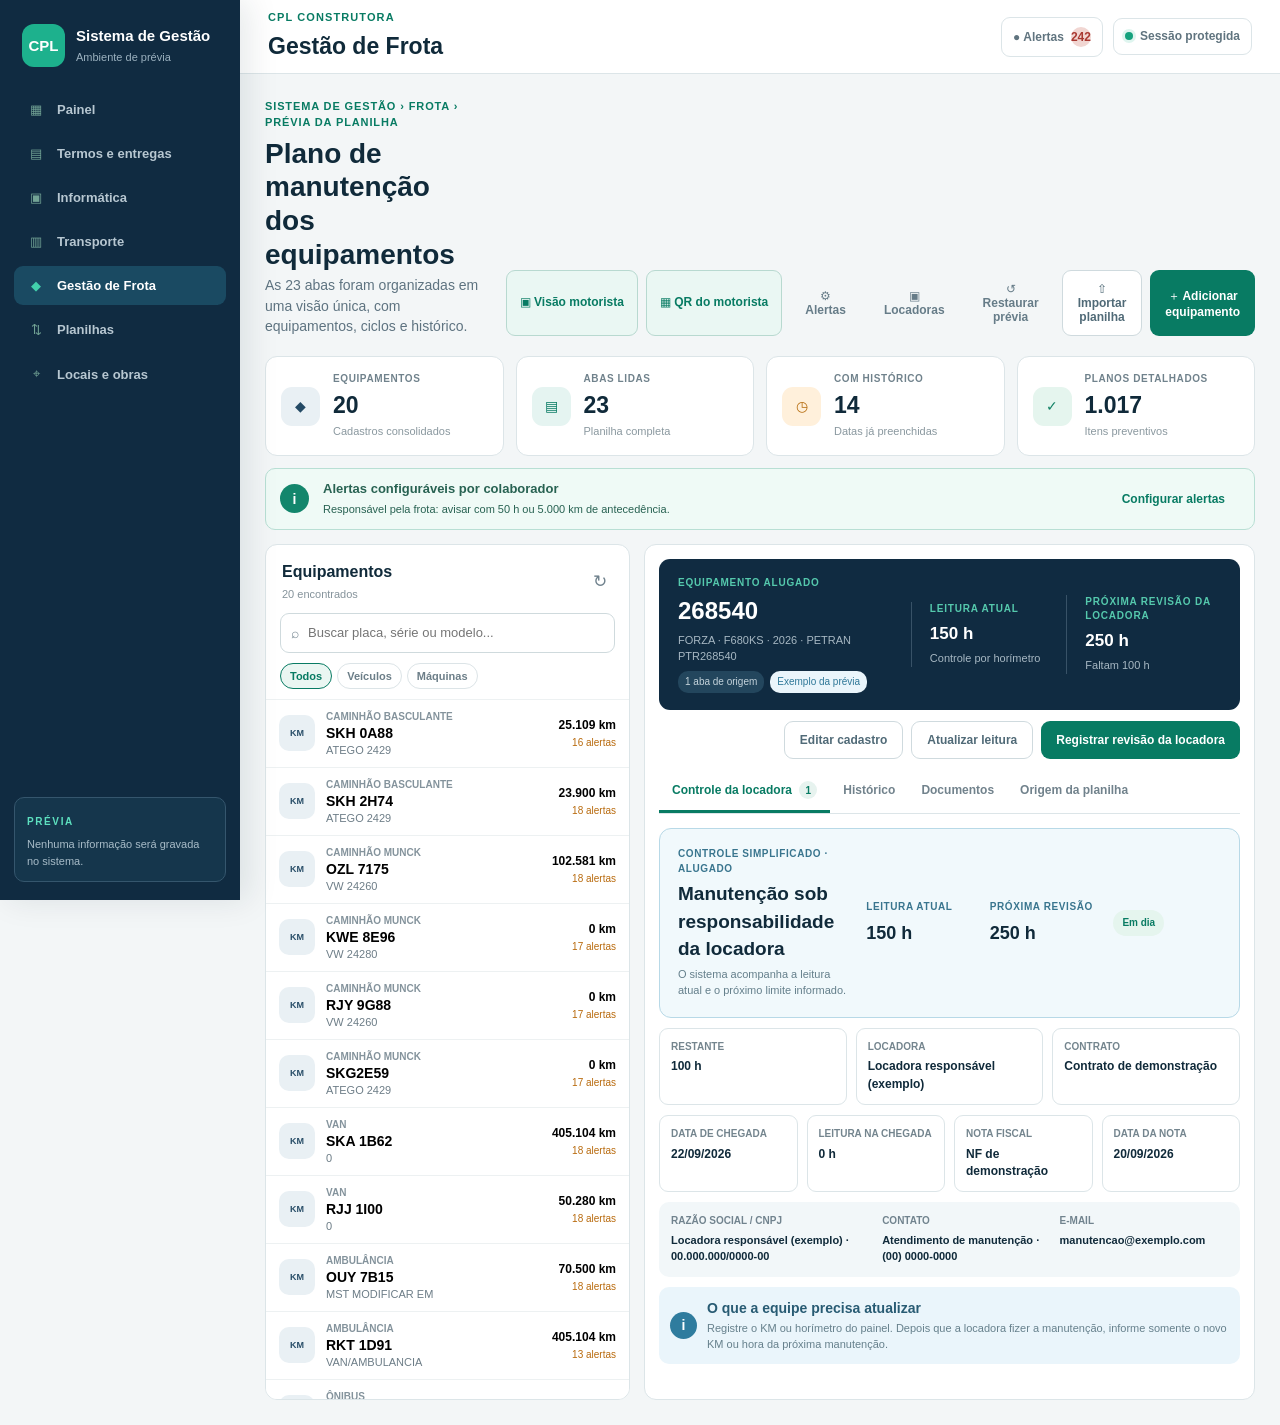
==== index.html @ b645b0df "Adicionar prévia funcional da Gestão de Frota" ====
<!doctype html>
<html lang="pt-BR">
<head>
  <meta charset="utf-8">
  <meta name="viewport" content="width=device-width, initial-scale=1">
  <title>Prévia — Gestão de Frota</title>
  <link rel="stylesheet" href="styles.css">
  <link rel="stylesheet" href="functional.css">
  <link rel="stylesheet" href="rental.css">
  <link rel="stylesheet" href="lessors.css">
  <link rel="stylesheet" href="typography.css">
</head>
<body>
  <div class="app-shell">
    <aside class="sidebar">
      <div class="brand"><span>CPL</span><div><strong>Sistema de Gestão</strong><small>Ambiente de prévia</small></div></div>
      <nav>
        <button><span>▦</span>Painel</button>
        <button><span>▤</span>Termos e entregas</button>
        <button><span>▣</span>Informática</button>
        <button><span>▥</span>Transporte</button>
        <button class="active"><span>◆</span>Gestão de Frota</button>
        <button><span>⇅</span>Planilhas</button>
        <button><span>⌖</span>Locais e obras</button>
      </nav>
      <div class="preview-note"><b>PRÉVIA</b><p>Nenhuma informação será gravada no sistema.</p></div>
    </aside>

    <main>
      <header class="topbar">
        <div><p>CPL CONSTRUTORA</p><h1>Gestão de Frota</h1></div>
        <div class="top-actions"><button class="alert-button">● Alertas <b id="topAlertCount">0</b></button><span class="session"><i></i>Sessão protegida</span></div>
      </header>

      <section class="content">
        <div class="heading">
          <div><p>SISTEMA DE GESTÃO › FROTA › PRÉVIA DA PLANILHA</p><h2>Plano de manutenção dos equipamentos</h2><span>As 23 abas foram organizadas em uma visão única, com equipamentos, ciclos e histórico.</span></div>
          <div class="heading-actions"><a class="driver-preview-link" href="motorista.html">▣ Visão motorista</a><a class="driver-preview-link" href="qr-motorista.html">▦ QR do motorista</a><button id="alertSettingsBtn" class="ghost-action">⚙ Alertas</button><button id="lessorsBtn" class="ghost-action">▣ Locadoras</button><button id="resetPreviewBtn" class="ghost-action">↺ Restaurar prévia</button><button id="importBtn" class="secondary">⇧ Importar planilha</button><button id="addEquipmentBtn" class="primary">＋ Adicionar equipamento</button></div>
        </div>

        <div class="kpis">
          <article><span class="kpi-icon navy">◆</span><div><small>EQUIPAMENTOS</small><strong id="equipmentTotal">0</strong><p>Cadastros consolidados</p></div></article>
          <article><span class="kpi-icon teal">▤</span><div><small>ABAS LIDAS</small><strong id="sheetTotal">0</strong><p>Planilha completa</p></div></article>
          <article><span class="kpi-icon amber">◷</span><div><small>COM HISTÓRICO</small><strong id="historyTotal">0</strong><p>Datas já preenchidas</p></div></article>
          <article><span class="kpi-icon green">✓</span><div><small>PLANOS DETALHADOS</small><strong id="planTotal">0</strong><p>Itens preventivos</p></div></article>
        </div>

        <div class="info-strip"><span>i</span><div><strong>Alertas configuráveis por colaborador</strong><p id="alertRulesText">Avisar com 50 h ou 5.000 km de antecedência.</p></div><button id="alertSettingsShortcut" type="button">Configurar alertas</button></div>

        <div class="fleet-layout">
          <aside class="fleet-list-panel">
            <div class="panel-title"><div><h3>Equipamentos</h3><p id="equipmentFound">0 encontrados</p></div><button id="clearFilter" title="Limpar filtros">↻</button></div>
            <label class="search">⌕<input id="searchInput" type="search" placeholder="Buscar placa, série ou modelo..."></label>
            <div class="filter-row">
              <button class="active" data-filter="all">Todos</button>
              <button data-filter="road">Veículos</button>
              <button data-filter="machine">Máquinas</button>
            </div>
            <div id="equipmentList" class="equipment-list"></div>
          </aside>

          <section class="detail-panel">
            <div id="summary" class="summary"></div>
            <div class="detail-actions"><button id="editEquipmentBtn" class="secondary">Editar cadastro</button><button id="updateReadingBtn" class="secondary">Atualizar leitura</button><button id="registerMaintenanceBtn" class="primary">＋ Registrar manutenção</button></div>
            <div class="tabs">
              <button class="active" data-tab="plan">Plano preventivo <b id="planBadge">0</b></button>
              <button data-tab="history">Histórico</button>
              <button data-tab="documents">Documentos</button>
              <button data-tab="sources">Origem da planilha</button>
            </div>
            <div id="detailContent"></div>
          </section>
        </div>
      </section>
    </main>
  </div>

  <dialog id="equipmentDialog" class="modal">
    <form id="equipmentForm">
      <div class="modal-head"><div><p>GESTÃO DE FROTA</p><h2 id="equipmentDialogTitle">Novo equipamento</h2></div><button type="button" data-close-dialog="equipmentDialog">×</button></div>
      <input name="id" type="hidden">
      <div class="form-grid">
        <label>Placa, série ou identificação<input name="identifier" required></label>
        <label>PETRAN<input name="petran" pattern="[A-Za-z0-9 -]+" maxlength="40" placeholder="Ex.: PTR1234 ou MAQ-08A"><small>Aceita letras, números, espaço e hífen.</small></label>
        <label>Tipo<select name="kind"><option>Caminhão basculante</option><option>Caminhão Munck</option><option>Van</option><option>Ambulância</option><option>Ônibus</option><option>Retroescavadeira</option><option>Escavadeira</option><option>Outro</option></select></label>
        <label>Fabricante<input name="manufacturer"></label>
        <label>Modelo<input name="model"></label>
        <label>Ano<input name="year" type="number" min="1900" max="2200"></label>
        <label>Situação do bem<select name="ownership"><option value="owned">Próprio</option><option value="rented">Alugado</option></select></label>
        <label>Controle<select name="unit"><option value="km">Quilometragem (km)</option><option value="h">Horímetro (h)</option></select></label>
        <label>Leitura atual<input name="currentReading" type="number" min="0" step="0.01" required></label>
        <label class="rental-field" hidden>Próxima revisão da locadora<input name="nextRevisionReading" type="number" min="0" step="0.01"></label>
        <label class="rental-field" hidden>Locadora cadastrada<select name="lessorId"></select></label>
        <label class="rental-field" hidden>Contrato ou referência<input name="contractNumber"></label>
        <label class="rental-field" hidden>Nota fiscal do equipamento<input name="invoiceNumber"></label>
        <label class="rental-field" hidden>Data da nota fiscal<input name="invoiceDate" type="date"></label>
        <label class="rental-field" hidden>Data de chegada<input name="arrivalDate" type="date"></label>
        <label class="rental-field" hidden>KM ou horas na chegada<input name="arrivalReading" type="number" min="0" step="0.01"></label>
        <label>Responsável<input name="responsible"></label>
        <label class="span-2">Observações<textarea name="notes" rows="3"></textarea></label>
      </div>
      <div class="modal-actions"><button type="button" class="secondary" data-close-dialog="equipmentDialog">Cancelar</button><button type="submit" class="primary">Salvar equipamento</button></div>
    </form>
  </dialog>

  <dialog id="alertSettingsDialog" class="modal modal-small">
    <form id="alertSettingsForm">
      <div class="modal-head"><div><p>PERFIL DO COLABORADOR</p><h2>Configurar alertas</h2></div><button type="button" data-close-dialog="alertSettingsDialog">×</button></div>
      <label>Colaborador ou perfil<input name="collaborator" required placeholder="Ex.: Davi ou Equipe de Frota"></label>
      <label>Antecedência para máquinas<input name="hoursThreshold" type="number" min="1" step="1" required><small>Quantidade de horas antes do vencimento.</small></label>
      <label>Antecedência para veículos<input name="kmThreshold" type="number" min="1" step="1" required><small>Quantidade de quilômetros antes do vencimento.</small></label>
      <div class="rental-note"><span>i</span><div><strong>Configuração individual nesta prévia</strong><small>No sistema definitivo, estes limites poderão ficar vinculados ao usuário conectado.</small></div></div>
      <div class="modal-actions"><button type="button" class="secondary" data-close-dialog="alertSettingsDialog">Cancelar</button><button type="submit" class="primary">Salvar limites</button></div>
    </form>
  </dialog>

  <dialog id="rentalRevisionDialog" class="modal modal-small">
    <form id="rentalRevisionForm">
      <div class="modal-head"><div><p>MANUTENÇÃO PELA LOCADORA</p><h2>Registrar revisão informada</h2></div><button type="button" data-close-dialog="rentalRevisionDialog">×</button></div>
      <div id="rentalRevisionEquipment" class="modal-summary"></div>
      <label>Data da revisão ou comunicação<input name="date" type="date" required></label>
      <label>Próxima revisão informada pela locadora<input name="nextRevisionReading" type="number" min="0" step="0.01" required></label>
      <label>Documento, protocolo ou OS<input name="document"></label>
      <label>Observações<textarea name="notes" rows="3" placeholder="Ex.: revisão confirmada pela locadora"></textarea></label>
      <div class="rental-note"><span>i</span><div><strong>A manutenção continua sob responsabilidade da locadora</strong><small>O sistema registra somente a leitura e o próximo limite para acompanhamento.</small></div></div>
      <div class="modal-actions"><button type="button" class="secondary" data-close-dialog="rentalRevisionDialog">Cancelar</button><button type="submit" class="primary">Salvar próxima revisão</button></div>
    </form>
  </dialog>

  <dialog id="lessorsDialog" class="modal">
    <div class="modal-head"><div><p>CADASTRO DE FORNECEDORES</p><h2>Empresas locadoras</h2></div><button type="button" data-close-dialog="lessorsDialog">×</button></div>
    <div class="lessors-toolbar"><p>Cadastre a empresa uma vez e vincule vários equipamentos alugados.</p><button id="newLessorBtn" class="primary" type="button">＋ Nova locadora</button></div>
    <div id="lessorsList" class="lessors-list"></div>
    <div class="modal-actions"><button type="button" class="secondary" data-close-dialog="lessorsDialog">Fechar</button></div>
  </dialog>

  <dialog id="lessorEditorDialog" class="modal">
    <form id="lessorForm">
      <div class="modal-head"><div><p>EMPRESA LOCADORA</p><h2 id="lessorDialogTitle">Nova locadora</h2></div><button type="button" data-close-dialog="lessorEditorDialog">×</button></div>
      <input name="id" type="hidden">
      <div class="form-grid">
        <label>Razão social<input name="companyName" required></label>
        <label>Nome fantasia<input name="tradeName"></label>
        <label>CNPJ<input name="cnpj" placeholder="00.000.000/0000-00"></label>
        <label>Responsável pelo atendimento<input name="contactName"></label>
        <label>Telefone<input name="phone"></label>
        <label>E-mail<input name="email" type="email"></label>
        <label class="span-2">Endereço<input name="address"></label>
        <label class="span-2">Observações<textarea name="notes" rows="3"></textarea></label>
      </div>
      <div class="modal-actions"><button type="button" class="secondary" data-close-dialog="lessorEditorDialog">Cancelar</button><button type="submit" class="primary">Salvar locadora</button></div>
    </form>
  </dialog>

  <dialog id="readingDialog" class="modal modal-small">
    <form id="readingForm">
      <div class="modal-head"><div><p>ATUALIZAÇÃO DE PAINEL</p><h2>Atualizar leitura</h2></div><button type="button" data-close-dialog="readingDialog">×</button></div>
      <div id="readingEquipment" class="modal-summary"></div>
      <label>Nova leitura<div class="input-with-unit"><input name="reading" type="number" min="0" step="0.01" required><b id="readingUnit">km</b></div></label>
      <label>Data da leitura<input name="date" type="date" required></label>
      <label>Observação<textarea name="notes" rows="3" placeholder="Ex.: leitura conferida no painel"></textarea></label>
      <div id="readingImpact" class="impact-box"></div>
      <div class="modal-actions"><button type="button" class="secondary" data-close-dialog="readingDialog">Cancelar</button><button type="submit" class="primary">Atualizar e recalcular</button></div>
    </form>
  </dialog>

  <dialog id="maintenanceDialog" class="modal">
    <form id="maintenanceForm">
      <div class="modal-head"><div><p>REGISTRO DE SERVIÇO</p><h2>Registrar manutenção</h2></div><button type="button" data-close-dialog="maintenanceDialog">×</button></div>
      <input name="planKey" type="hidden">
      <div id="maintenanceEquipment" class="modal-summary"></div>
      <div class="form-grid">
        <label>Data da manutenção<input name="date" type="date" required></label>
        <label>Leitura no momento<input name="reading" type="number" min="0" step="0.01" required></label>
        <label>Tipo<select name="type"><option value="Preventiva">Preventiva</option><option value="Corretiva">Corretiva</option><option value="Inspeção">Inspeção</option></select></label>
        <label>Serviço realizado<input name="service" required></label>
        <label>Responsável ou oficina<input name="provider"></label>
        <label>OS ou nota fiscal<input name="document"></label>
        <label class="span-2">Peças e materiais<textarea name="parts" rows="2"></textarea></label>
        <label class="span-2">Observações<textarea name="notes" rows="3"></textarea></label>
      </div>
      <div class="success-note"><span>✓</span><div><strong>Próximo ciclo automático</strong><small>Ao salvar, o histórico e a próxima manutenção serão atualizados nesta prévia.</small></div></div>
      <div class="modal-actions"><button type="button" class="secondary" data-close-dialog="maintenanceDialog">Cancelar</button><button type="submit" class="primary">Confirmar manutenção</button></div>
    </form>
  </dialog>

  <dialog id="documentDialog" class="modal modal-small">
    <form id="documentForm">
      <div class="modal-head"><div><p>DOCUMENTOS DA FROTA</p><h2>Adicionar documento</h2></div><button type="button" data-close-dialog="documentDialog">×</button></div>
      <label>Tipo<select name="type"><option>Tacógrafo</option><option>Opacímetro</option><option>Licenciamento</option><option>Seguro</option><option>Outro</option></select></label>
      <label>Número ou referência<input name="number"></label>
      <label>Data de emissão<input name="issuedAt" type="date"></label>
      <label>Vencimento<input name="dueAt" type="date" required></label>
      <label>Responsável ou empresa<input name="provider"></label>
      <div class="modal-actions"><button type="button" class="secondary" data-close-dialog="documentDialog">Cancelar</button><button type="submit" class="primary">Salvar documento</button></div>
    </form>
  </dialog>

  <dialog id="importDialog" class="modal">
    <form id="importForm">
      <div class="modal-head"><div><p>IMPORTAÇÃO SEGURA</p><h2>Atualizar pela planilha</h2></div><button type="button" data-close-dialog="importDialog">×</button></div>
      <div class="import-summary"><article><small>ABAS</small><strong>23</strong></article><article><small>EQUIPAMENTOS</small><strong>20</strong></article><article><small>DUPLICIDADES</small><strong>3</strong></article><article><small>MODO</small><strong>Prévia</strong></article></div>
      <div class="drop-zone"><span>⇧</span><strong>Plano de Manutenção de Equipamentos</strong><small>Na implementação real, você selecionará o XLSX aqui e verá a conferência antes de gravar.</small></div>
      <label class="check-row"><input name="preserve" type="checkbox" checked> Preservar alterações feitas manualmente nesta prévia</label>
      <div class="import-warning"><b>!</b><span><strong>Nenhum dado será enviado ao sistema</strong><small>Este botão apenas simula o fluxo de atualização.</small></span></div>
      <div class="modal-actions"><button type="button" class="secondary" data-close-dialog="importDialog">Cancelar</button><button type="submit" class="primary">Simular atualização</button></div>
    </form>
  </dialog>

  <dialog id="resetDialog" class="modal modal-small">
    <form id="resetForm">
      <div class="modal-head"><div><p>RESTAURAR DADOS</p><h2>Voltar à planilha original?</h2></div><button type="button" data-close-dialog="resetDialog">×</button></div>
      <p class="dialog-text">As alterações feitas nesta prévia serão apagadas somente do navegador. O sistema e a planilha original não serão afetados.</p>
      <div class="modal-actions"><button type="button" class="secondary" data-close-dialog="resetDialog">Cancelar</button><button type="submit" class="danger">Restaurar prévia</button></div>
    </form>
  </dialog>

  <div id="toast" class="toast" role="status" aria-live="polite"></div>
  <script src="fleet-data.js"></script>
  <script src="app.js"></script>
</body>
</html>
---- styles.css ----
:root{--navy:#102b41;--navy-2:#173d59;--green:#087b63;--green-2:#149879;--line:#dce5e8;--muted:#71838e;--bg:#f3f6f7;--amber:#c57b15;--red:#c7463e;--text:#18303f}*{box-sizing:border-box}body{margin:0;background:var(--bg);color:var(--text);font-family:Arial,Helvetica,sans-serif}.app-shell{display:grid;grid-template-columns:240px minmax(0,1fr);min-height:100vh}.sidebar{position:sticky;top:0;height:100vh;background:var(--navy);color:#fff;padding:20px 14px;box-shadow:8px 0 30px #0c24331a}.brand{display:flex;align-items:center;gap:11px;padding:4px 8px 23px}.brand>span{display:grid;place-items:center;width:43px;height:43px;border-radius:12px;background:#1db18d;font-size:15px;font-weight:900}.brand strong,.brand small{display:block}.brand strong{font-size:14px}.brand small{margin-top:4px;color:#9bb1bf;font-size:10px}.sidebar nav{display:grid;gap:5px}.sidebar nav button{display:flex;align-items:center;gap:12px;width:100%;border:0;border-radius:9px;background:transparent;color:#b7c7d1;padding:12px 13px;text-align:left;font-size:12px;font-weight:700}.sidebar nav button span{width:18px;color:#72a395;text-align:center}.sidebar nav button.active{background:#1a4a62;color:#fff}.sidebar nav button.active span{color:#42d0ac}.preview-note{position:absolute;right:14px;bottom:18px;left:14px;border:1px solid #35566d;border-radius:10px;background:#15364c;padding:12px}.preview-note b{color:#5de0bf;font-size:9px;letter-spacing:.16em}.preview-note p{margin:6px 0 0;color:#a8bcc8;font-size:10px;line-height:1.5}main{min-width:0}.topbar{display:flex;align-items:center;justify-content:space-between;height:74px;border-bottom:1px solid var(--line);background:#fff;padding:0 28px}.topbar p{margin:0;color:var(--green);font-size:9px;font-weight:900;letter-spacing:.1em}.topbar h1{margin:4px 0 0;font-size:20px}.top-actions{display:flex;align-items:center;gap:10px}.top-actions button,.session{display:flex;align-items:center;gap:7px;border:1px solid var(--line);border-radius:9px;background:#fff;padding:9px 11px;color:#60747f;font-size:10px;font-weight:800}.alert-button b{display:grid;place-items:center;min-width:20px;height:20px;border-radius:10px;background:#f1d6d2;color:#a93831}.session i{width:8px;height:8px;border-radius:50%;background:#16a27e;box-shadow:0 0 0 3px #dff5ef}.content{max-width:1600px;margin:auto;padding:25px}.heading{display:flex;align-items:flex-end;justify-content:space-between;gap:20px}.heading p{margin:0;color:var(--green);font-size:9px;font-weight:900;letter-spacing:.08em}.heading h2{margin:6px 0 4px;font-size:25px}.heading span{color:var(--muted);font-size:12px}.heading-actions,.detail-actions{display:flex;gap:8px}.heading-actions button,.detail-actions button,.info-strip button{border:0;border-radius:9px;padding:11px 15px;font-size:11px;font-weight:900}.primary{background:var(--green);color:#fff}.secondary{border:1px solid #cfdade!important;background:#fff;color:#506a77}.kpis{display:grid;grid-template-columns:repeat(4,1fr);gap:12px;margin:20px 0 12px}.kpis article{display:flex;align-items:center;gap:13px;border:1px solid var(--line);border-radius:12px;background:#fff;padding:15px}.kpi-icon{display:grid;place-items:center;width:39px;height:39px;flex:none;border-radius:11px;font-weight:900}.kpi-icon.navy{background:#e9f0f4;color:#244a65}.kpi-icon.teal{background:#e5f4f1;color:#087b63}.kpi-icon.amber{background:#fff0db;color:#b56b0c}.kpi-icon.green{background:#e5f5ee;color:#118064}.kpis small{display:block;color:#70828c;font-size:8px;font-weight:900;letter-spacing:.06em}.kpis strong{display:block;margin:2px 0;font-size:21px}.kpis p{margin:0;color:#8a989f;font-size:9px}.info-strip{display:grid;grid-template-columns:32px 1fr auto;align-items:center;gap:11px;border:1px solid #b8dfd4;border-radius:10px;background:#effaf6;padding:11px 14px;color:#286252}.info-strip>span{display:grid;place-items:center;width:29px;height:29px;border-radius:50%;background:#13866c;color:#fff;font-weight:900}.info-strip strong,.info-strip p{display:block;margin:0}.info-strip strong{font-size:11px}.info-strip p{margin-top:3px;font-size:9px}.info-strip button{background:transparent;color:#087b63}.fleet-layout{display:grid;grid-template-columns:330px minmax(0,1fr);gap:14px;margin-top:14px}.fleet-list-panel,.detail-panel{min-width:0;border:1px solid var(--line);border-radius:12px;background:#fff}.fleet-list-panel{overflow:hidden}.panel-title{display:flex;align-items:center;justify-content:space-between;padding:15px 16px 10px}.panel-title h3{margin:0;font-size:14px}.panel-title p{margin:4px 0 0;color:#85939b;font-size:9px}.panel-title>button{border:0;background:transparent;color:#70828d;font-size:17px}.search{display:flex;align-items:center;gap:7px;margin:0 14px;border:1px solid #cfdadd;border-radius:9px;padding:0 10px;color:#70828d}.search input{width:100%;height:38px;border:0;outline:0;font-size:11px}.filter-row{display:flex;gap:5px;padding:10px 14px}.filter-row button{border:1px solid #dce4e7;border-radius:15px;background:#fff;padding:6px 9px;color:#6c7e88;font-size:9px;font-weight:800}.filter-row button.active{border-color:#087b63;background:#eaf6f2;color:#087b63}.equipment-list{max-height:700px;overflow:auto;border-top:1px solid #edf1f2}.equipment-card{display:grid;grid-template-columns:37px minmax(0,1fr) auto;align-items:center;gap:10px;width:100%;border:0;border-bottom:1px solid #edf1f2;background:#fff;padding:11px 13px;text-align:left}.equipment-card:hover{background:#f7fbfa}.equipment-card.selected{border-left:4px solid var(--green);background:#eef8f5;padding-left:9px}.equipment-card .icon{display:grid;place-items:center;width:36px;height:36px;border-radius:10px;background:#e9f0f4;color:#294e68;font-size:9px;font-weight:900}.equipment-card.machine .icon{background:#e6f4f0;color:#087b63}.equipment-card small,.equipment-card strong,.equipment-card em,.equipment-card b,.equipment-card i{display:block}.equipment-card small{color:#84939c;font-size:8px;font-weight:900;text-transform:uppercase}.equipment-card strong{margin:3px 0;font-size:12px}.equipment-card em{overflow:hidden;color:#6d7d87;font-size:9px;font-style:normal;text-overflow:ellipsis;white-space:nowrap}.equipment-card>span:last-child{text-align:right}.equipment-card b{font-size:10px}.equipment-card i{margin-top:5px;color:#087b63;font-size:8px;font-style:normal}.equipment-card i.attention{color:#b86a0d}.detail-panel{overflow:hidden;padding:14px}.summary{display:grid;grid-template-columns:1.25fr .8fr .9fr;align-items:center;gap:18px;border-radius:11px;background:var(--navy);color:#fff;padding:17px 19px}.summary>div+div{border-left:1px solid #385267;padding-left:18px}.summary small{display:block;color:#55c9ad;font-size:8px;font-weight:900;letter-spacing:.08em}.summary h3{margin:4px 0;font-size:21px}.summary strong{display:block;margin:5px 0;font-size:14px}.summary p{margin:0;color:#a7b8c3;font-size:9px}.summary .source-chip{display:inline-flex;margin-top:6px;border-radius:10px;background:#23465d;padding:4px 7px;color:#c4d3db;font-size:8px}.detail-actions{justify-content:flex-end;margin:11px 0}.tabs{display:flex;border-bottom:1px solid var(--line)}.tabs button{border:0;border-bottom:3px solid transparent;background:transparent;padding:11px 13px;color:#71828c;font-size:10px;font-weight:900}.tabs button.active{border-color:var(--green);color:var(--green)}.tabs b{display:inline-grid;place-items:center;min-width:18px;height:18px;margin-left:4px;border-radius:9px;background:#e7f3ef;font-size:8px}.table-title{display:flex;align-items:flex-end;justify-content:space-between;padding:15px 3px 10px}.table-title h3{margin:0;font-size:15px}.table-title p{margin:4px 0 0;color:#7d8c95;font-size:9px}.table-title .legend{color:#788992;font-size:8px}.plan-table{overflow:hidden;border:1px solid var(--line);border-radius:9px}.plan-head,.plan-row{display:grid;grid-template-columns:62px minmax(210px,1.4fr) minmax(150px,1fr) 95px;align-items:center}.plan-head{background:#f3f6f7;padding:9px 11px;color:#74858f;font-size:8px;font-weight:900;text-transform:uppercase}.plan-row{border-top:1px solid #e8edef;padding:10px 11px;font-size:9px}.plan-row.group{background:#f8fbfa}.plan-row.group strong{color:#0c725c}.plan-row .actions{display:flex;flex-wrap:wrap;gap:4px}.action-tag{border-radius:10px;background:#edf3f5;padding:4px 6px;color:#526b77;font-size:8px}.action-tag.change{background:#e9f7f2;color:#087b63}.action-tag.inspect{background:#fff3df;color:#a3610e}.status{justify-self:start;border-radius:11px;background:#e9f7f2;padding:5px 8px;color:#087b63;font-size:8px;font-style:normal;font-weight:900}.status.review{background:#fff1dc;color:#a96008}.history-list{display:grid;gap:9px;margin-top:14px}.history-card{display:grid;grid-template-columns:42px 105px 1fr auto;align-items:center;gap:11px;border:1px solid var(--line);border-radius:9px;padding:11px}.history-card>span{display:grid;place-items:center;width:34px;height:34px;border-radius:10px;background:#eaf6f2;color:#087b63;font-weight:900}.history-card small,.history-card strong,.history-card p{display:block;margin:0}.history-card small{color:#84939b;font-size:8px}.history-card strong{margin-top:3px;font-size:10px}.history-card p{color:#667983;font-size:9px}.history-card em{border-radius:11px;background:#edf5f3;padding:5px 8px;color:#087b63;font-size:8px;font-style:normal;font-weight:900}.empty-state{display:grid;place-items:center;min-height:260px;margin-top:14px;border:2px dashed #d9e3e6;border-radius:11px;color:#788992;text-align:center}.empty-state span{display:grid;place-items:center;width:48px;height:48px;border-radius:14px;background:#edf5f3;color:#087b63;font-size:20px}.empty-state h3{margin:10px 0 3px;color:#344f5d;font-size:14px}.empty-state p{max-width:390px;margin:0;font-size:10px;line-height:1.5}.source-grid{display:grid;grid-template-columns:1fr 1fr;gap:10px;margin-top:14px}.source-card{border:1px solid var(--line);border-radius:10px;padding:13px}.source-card small,.source-card strong,.source-card span{display:block}.source-card small{color:#788a94;font-size:8px;font-weight:900}.source-card strong{margin:5px 0;font-size:12px}.source-card span{color:#667a85;font-size:9px}.source-card.duplicate{border-color:#e4c38c;background:#fff9ef}.source-card.duplicate small{color:#9c6416}.mapping-box{margin-top:12px;border-radius:10px;background:#eef7f4;padding:14px}.mapping-box h4{margin:0 0 8px;font-size:11px}.mapping-box ul{display:grid;grid-template-columns:1fr 1fr;gap:7px 25px;margin:0;padding-left:17px;color:#527067;font-size:9px;line-height:1.5}@media(max-width:1100px){.app-shell{grid-template-columns:78px minmax(0,1fr)}.sidebar{padding:18px 9px}.brand{justify-content:center;padding:4px 0 20px}.brand>div,.sidebar nav button:not(.active){font-size:0}.sidebar nav button{justify-content:center}.sidebar nav button.active{font-size:0}.sidebar nav button span{font-size:15px}.preview-note{display:none}.kpis{grid-template-columns:repeat(2,1fr)}.fleet-layout{grid-template-columns:285px minmax(0,1fr)}.summary{grid-template-columns:1fr 1fr}.summary>div:last-child{grid-column:1/-1;border-top:1px solid #385267;border-left:0;padding:12px 0 0}}@media(max-width:780px){.app-shell{display:block}.sidebar{display:none}.topbar{padding:0 15px}.session{display:none}.content{padding:14px}.heading{align-items:flex-start;flex-direction:column}.heading-actions{width:100%}.heading-actions button{flex:1}.kpis{grid-template-columns:1fr 1fr}.info-strip{grid-template-columns:32px 1fr}.info-strip button{grid-column:1/-1}.fleet-layout{grid-template-columns:1fr}.equipment-list{max-height:330px}.summary{grid-template-columns:1fr}.summary>div+div{border-top:1px solid #385267;border-left:0;padding:12px 0 0}.plan-head,.plan-row{grid-template-columns:50px minmax(180px,1fr) minmax(130px,1fr) 80px;min-width:600px}.plan-table{overflow:auto}.source-grid{grid-template-columns:1fr}.mapping-box ul{grid-template-columns:1fr}}
---- functional.css ----
button{cursor:pointer}.ghost-action{border:0;background:transparent;color:#667c88;padding:11px 8px;font-size:10px;font-weight:900}.danger{border:0;border-radius:9px;background:#c7463e;color:#fff;padding:11px 15px;font-size:11px;font-weight:900}.plan-head,.plan-row{grid-template-columns:55px minmax(170px,1.25fr) minmax(130px,.8fr) 88px 88px 80px}.plan-row .reading-cell{color:#516a76;font-size:8px}.plan-row .remaining{font-weight:900}.plan-row .remaining.due{color:#b53e37}.plan-row .remaining.soon{color:#a3620e}.complete-btn{border:1px solid #b9d9d0;border-radius:7px;background:#eff9f6;color:#087b63;padding:6px 7px;font-size:8px;font-weight:900}.complete-btn:hover{background:#087b63;color:#fff}.modal{width:min(760px,calc(100vw - 30px));max-height:calc(100vh - 30px);overflow:auto;border:0;border-radius:15px;background:#fff;padding:23px;box-shadow:0 24px 80px #071a274d}.modal-small{width:min(550px,calc(100vw - 30px))}.modal::backdrop{background:#071522a6;backdrop-filter:blur(2px)}.modal form{display:grid;gap:13px}.modal-head{display:flex;align-items:flex-start;justify-content:space-between;border-bottom:1px solid #e5ebed;padding-bottom:12px}.modal-head p{margin:0;color:#087b63;font-size:8px;font-weight:900;letter-spacing:.12em}.modal-head h2{margin:4px 0 0;font-size:20px}.modal-head>button{border:0;background:transparent;color:#667c88;font-size:23px}.modal label{display:grid;gap:6px;color:#425a66;font-size:10px;font-weight:800}.modal input,.modal select,.modal textarea{width:100%;min-width:0;border:1px solid #cad6dc;border-radius:8px;background:#fff;padding:10px;color:#17303f;font:inherit;font-size:11px}.modal input:focus,.modal select:focus,.modal textarea:focus{border-color:#087b63;outline:3px solid #087b6317}.form-grid{display:grid;grid-template-columns:1fr 1fr;gap:11px}.span-2{grid-column:span 2}.modal-actions{display:flex;justify-content:flex-end;gap:8px;border-top:1px solid #e8edef;padding-top:13px}.modal-actions button{min-width:130px}.modal-summary{border-radius:10px;background:#102b41;color:#fff;padding:12px 14px}.modal-summary small,.modal-summary strong,.modal-summary span{display:block}.modal-summary small{color:#57c9ae;font-size:8px;font-weight:900}.modal-summary strong{margin:4px 0;font-size:16px}.modal-summary span{color:#adc0ca;font-size:9px}.input-with-unit{display:flex!important;align-items:center;gap:8px}.input-with-unit input{font-size:22px!important;font-weight:900}.input-with-unit b{min-width:32px;color:#087b63;font-size:15px;text-transform:lowercase}.impact-box{border-radius:9px;background:#eef4f6;padding:11px 12px;color:#526c78;font-size:10px;line-height:1.45}.impact-box.warning{background:#fff4e3;color:#9a5d0d}.impact-box.danger{background:#ffefed;color:#a93d36}.success-note,.import-warning{display:flex;align-items:center;gap:10px;border-radius:10px;background:#eaf7f3;padding:11px;color:#275f52}.success-note>span,.import-warning>b{display:grid;place-items:center;width:27px;height:27px;flex:none;border-radius:50%;background:#087b63;color:#fff}.success-note strong,.success-note small,.import-warning strong,.import-warning small{display:block}.success-note small,.import-warning small{margin-top:3px;color:#668078;font-size:9px}.import-summary{display:grid;grid-template-columns:repeat(4,1fr);gap:8px}.import-summary article{border:1px solid #dce5e8;border-radius:9px;padding:11px}.import-summary small{display:block;color:#74858e;font-size:8px;font-weight:900}.import-summary strong{display:block;margin-top:3px;font-size:18px}.drop-zone{display:grid;place-items:center;min-height:125px;border:2px dashed #a9ccc2;border-radius:11px;background:#f4fbf8;padding:20px;text-align:center}.drop-zone>span{font-size:25px;color:#087b63}.drop-zone strong{margin-top:6px;font-size:12px}.drop-zone small{max-width:470px;margin-top:6px;color:#6c817a;font-size:9px;line-height:1.5}.check-row{display:flex!important;align-items:center;gap:8px}.check-row input{width:auto}.import-warning{background:#fff4e3;color:#805313}.import-warning>b{background:#c57b15}.dialog-text{margin:0;color:#637680;font-size:11px;line-height:1.6}.document-list{display:grid;gap:9px;margin-top:13px}.document-card{display:grid;grid-template-columns:38px 1fr auto auto;align-items:center;gap:11px;border:1px solid #dce5e8;border-radius:9px;padding:11px}.document-card>span{display:grid;place-items:center;width:34px;height:34px;border-radius:9px;background:#e9f4f1;color:#087b63;font-weight:900}.document-card strong,.document-card small{display:block}.document-card small{margin-top:3px;color:#74858e;font-size:8px}.document-card time{color:#4f6874;font-size:9px;font-weight:800}.document-card em{border-radius:11px;background:#e8f6f1;padding:5px 8px;color:#087b63;font-size:8px;font-style:normal;font-weight:900}.document-card em.soon{background:#fff0dc;color:#a4610d}.document-card em.overdue{background:#ffebe9;color:#b23d36}.documents-head{display:flex;align-items:center;justify-content:space-between;margin-top:14px}.documents-head h3{margin:0;font-size:15px}.documents-head button{border:0;border-radius:8px;background:#087b63;color:#fff;padding:9px 11px;font-size:9px;font-weight:900}.toast{position:fixed;z-index:100;right:24px;bottom:24px;max-width:390px;transform:translateY(20px);border-radius:10px;background:#102b41;color:#fff;padding:13px 16px;box-shadow:0 16px 45px #071b2b4d;font-size:10px;font-weight:800;opacity:0;pointer-events:none;transition:.22s}.toast.show{transform:translateY(0);opacity:1}.toast.success{background:#087b63}.toast.warning{background:#a56513}@media(max-width:780px){.heading-actions{flex-wrap:wrap}.ghost-action{flex-basis:100%!important}.form-grid{grid-template-columns:1fr}.span-2{grid-column:auto}.modal{padding:18px 14px}.import-summary{grid-template-columns:1fr 1fr}.plan-head,.plan-row{grid-template-columns:50px minmax(180px,1fr) 120px 80px 80px 75px;min-width:700px}.document-card{grid-template-columns:38px 1fr}.document-card time,.document-card em{justify-self:start}.modal-actions button{min-width:0;flex:1}}
---- rental.css ----
.rental-note{display:flex;align-items:center;gap:10px;border-radius:10px;background:#eaf5fb;padding:11px;color:#285b73}.rental-note>span{display:grid;place-items:center;width:27px;height:27px;flex:none;border-radius:50%;background:#2f7c9e;color:#fff;font-weight:900}.rental-note strong,.rental-note small{display:block}.rental-note small{margin-top:3px;color:#66808c;font-size:9px}.rental-control{display:grid;grid-template-columns:1.2fr repeat(3,.75fr);align-items:center;gap:16px;margin-top:14px;border:1px solid #b8d9e7;border-radius:12px;background:#f1f9fc;padding:18px}.rental-control small,.rental-control strong,.rental-control p{display:block;margin:0}.rental-control small{color:#39758e;font-size:8px;font-weight:900;letter-spacing:.06em}.rental-control h3{margin:4px 0;font-size:17px}.rental-control p{color:#647f8b;font-size:9px}.rental-control strong{margin-top:5px;font-size:17px}.rental-control em{justify-self:start;border-radius:13px;background:#e5f5ee;padding:6px 9px;color:#087b63;font-size:8px;font-style:normal;font-weight:900}.rental-control em.upcoming{background:#fff0dc;color:#a4610d}.rental-control em.overdue{background:#ffebe9;color:#b23d36}.rental-details{display:grid;grid-template-columns:repeat(3,1fr);gap:9px;margin-top:10px}.rental-details article{border:1px solid #dce5e8;border-radius:9px;background:#fff;padding:11px}.rental-details small,.rental-details strong{display:block}.rental-details small{color:#74858e;font-size:8px;font-weight:900}.rental-details strong{margin-top:4px;font-size:10px}.rental-banner{display:inline-flex!important;margin-left:6px!important;border-radius:10px!important;background:#eaf5fb!important;color:#2f7898!important}.equipment-card .rental-label{color:#2f7898}.rental-field[hidden]{display:none!important}@media(max-width:780px){.rental-control{grid-template-columns:1fr}.rental-details{grid-template-columns:1fr}}
---- lessors.css ----
.lessors-toolbar{display:flex;align-items:center;justify-content:space-between;gap:15px;padding:14px 0}.lessors-toolbar p{margin:0;color:#647883;font-size:10px}.lessors-toolbar button{border:0;border-radius:8px;padding:9px 12px;font-size:9px;font-weight:900}.lessors-list{display:grid;gap:9px;max-height:480px;overflow:auto}.lessor-card{display:grid;grid-template-columns:40px 1.2fr 1fr auto;align-items:center;gap:12px;border:1px solid #dce5e8;border-radius:10px;padding:12px}.lessor-card>span{display:grid;place-items:center;width:38px;height:38px;border-radius:10px;background:#eaf5fb;color:#2f7898;font-weight:900}.lessor-card small,.lessor-card strong,.lessor-card em{display:block}.lessor-card small{color:#71838e;font-size:8px;font-style:normal}.lessor-card strong{margin:3px 0;font-size:11px}.lessor-card em{color:#647984;font-size:9px;font-style:normal}.lessor-card button{border:1px solid #cbd8dd;border-radius:7px;background:#fff;color:#526b77;padding:7px 9px;font-size:8px;font-weight:900}.arrival-grid{display:grid;grid-template-columns:repeat(4,1fr);gap:9px;margin-top:10px}.arrival-grid article{border:1px solid #dce5e8;border-radius:9px;background:#fff;padding:11px}.arrival-grid small,.arrival-grid strong{display:block}.arrival-grid small{color:#74858e;font-size:8px;font-weight:900}.arrival-grid strong{margin-top:4px;font-size:10px}.lessor-contact-card{display:grid;grid-template-columns:1.2fr 1fr 1fr;gap:9px;margin-top:10px;border-radius:10px;background:#f2f7f9;padding:12px}.lessor-contact-card small,.lessor-contact-card strong{display:block}.lessor-contact-card small{color:#71838e;font-size:8px;font-weight:900}.lessor-contact-card strong{margin-top:4px;font-size:9px}@media(max-width:780px){.lessors-toolbar{align-items:flex-start;flex-direction:column}.lessor-card{grid-template-columns:40px 1fr}.lessor-card button{grid-column:1/-1}.arrival-grid,.lessor-contact-card{grid-template-columns:1fr 1fr}}
---- typography.css ----
:root {
  --muted: #5e7380;
  --text: #102a3a;
}

html {
  font-size: 16px;
  text-rendering: optimizeLegibility;
}

body,
button,
input,
select,
textarea {
  font-family: "Segoe UI Variable Text", "Segoe UI", Roboto, Arial, sans-serif;
  -webkit-font-smoothing: auto;
  font-synthesis: none;
}

body {
  font-size: 14px;
  line-height: 1.45;
  font-weight: 450;
}

.brand strong { font-size: 15px; }
.brand small { font-size: 11px; }
.sidebar nav button { font-size: 13px; }
.preview-note b { font-size: 10px; }
.preview-note p { font-size: 11px; }

.topbar p,
.heading p { font-size: 11px; }
.topbar h1 { font-size: 23px; }
.top-actions button,
.session { font-size: 12px; }
.heading h2 { font-size: 28px; line-height: 1.2; }
.heading span { font-size: 14px; }
.heading-actions button,
.detail-actions button,
.info-strip button,
.ghost-action,
.danger { font-size: 12px; }
.driver-preview-link {
  display: inline-flex;
  align-items: center;
  border: 1px solid #b8d9d0;
  border-radius: 9px;
  background: #eaf7f3;
  padding: 10px 13px;
  color: #087b63;
  font-size: 12px;
  font-weight: 800;
  text-decoration: none;
  white-space: nowrap;
}

.kpis small { font-size: 10px; }
.kpis strong { font-size: 23px; }
.kpis p { font-size: 11px; }
.info-strip strong { font-size: 13px; }
.info-strip p { font-size: 11px; }

.fleet-layout { grid-template-columns: 365px minmax(0, 1fr); }
.panel-title h3 { font-size: 16px; }
.panel-title p { font-size: 11px; }
.search input { font-size: 13px; }
.filter-row button { font-size: 11px; }
.equipment-card small { font-size: 10px; }
.equipment-card strong { font-size: 14px; }
.equipment-card em { font-size: 11px; }
.equipment-card b { font-size: 12px; }
.equipment-card i { font-size: 10px; }

.summary small { font-size: 10px; }
.summary h3 { font-size: 24px; }
.summary strong { font-size: 17px; }
.summary p { font-size: 11px; }
.summary .source-chip { font-size: 10px; }
.tabs button { font-size: 12px; }
.tabs b { font-size: 10px; }

.table-title h3,
.documents-head h3 { font-size: 17px; }
.table-title p { font-size: 11px; }
.table-title .legend { font-size: 10px; }
.plan-head { font-size: 10px; }
.plan-row { font-size: 11px; }
.plan-row .reading-cell,
.action-tag,
.status,
.complete-btn { font-size: 10px; }

.history-card small,
.source-card small,
.document-card small { font-size: 10px; }
.history-card strong { font-size: 12px; }
.history-card p,
.source-card span,
.document-card time { font-size: 11px; }
.history-card em,
.document-card em { font-size: 10px; }
.source-card strong { font-size: 14px; }
.mapping-box h4 { font-size: 13px; }
.mapping-box ul,
.empty-state p { font-size: 11px; }

.modal-head p { font-size: 10px; }
.modal-head h2 { font-size: 22px; }
.modal label { font-size: 12px; }
.modal input,
.modal select,
.modal textarea { font-size: 13px; }
.modal label small,
.modal-summary small,
.modal-summary span,
.success-note small,
.import-warning small,
.drop-zone small,
.rental-note small { font-size: 11px; }
.impact-box,
.dialog-text,
.toast { font-size: 12px; }
.documents-head button,
.lessors-toolbar button,
.lessor-card button { font-size: 11px; }

.rental-control small,
.rental-details small,
.arrival-grid small,
.lessor-contact-card small,
.lessor-card small { font-size: 10px; }
.rental-control p,
.lessor-card em { font-size: 11px; }
.rental-control h3 { font-size: 19px; }
.rental-control strong { font-size: 18px; }
.rental-control em { font-size: 10px; }
.rental-details strong,
.arrival-grid strong,
.lessor-card strong { font-size: 12px; }
.lessor-contact-card strong { font-size: 11px; }
.lessors-toolbar p { font-size: 12px; }

@media (max-width: 1100px) {
  .fleet-layout { grid-template-columns: 315px minmax(0, 1fr); }
}

@media (max-width: 780px) {
  .fleet-layout { grid-template-columns: 1fr; }
  .heading h2 { font-size: 24px; }
}
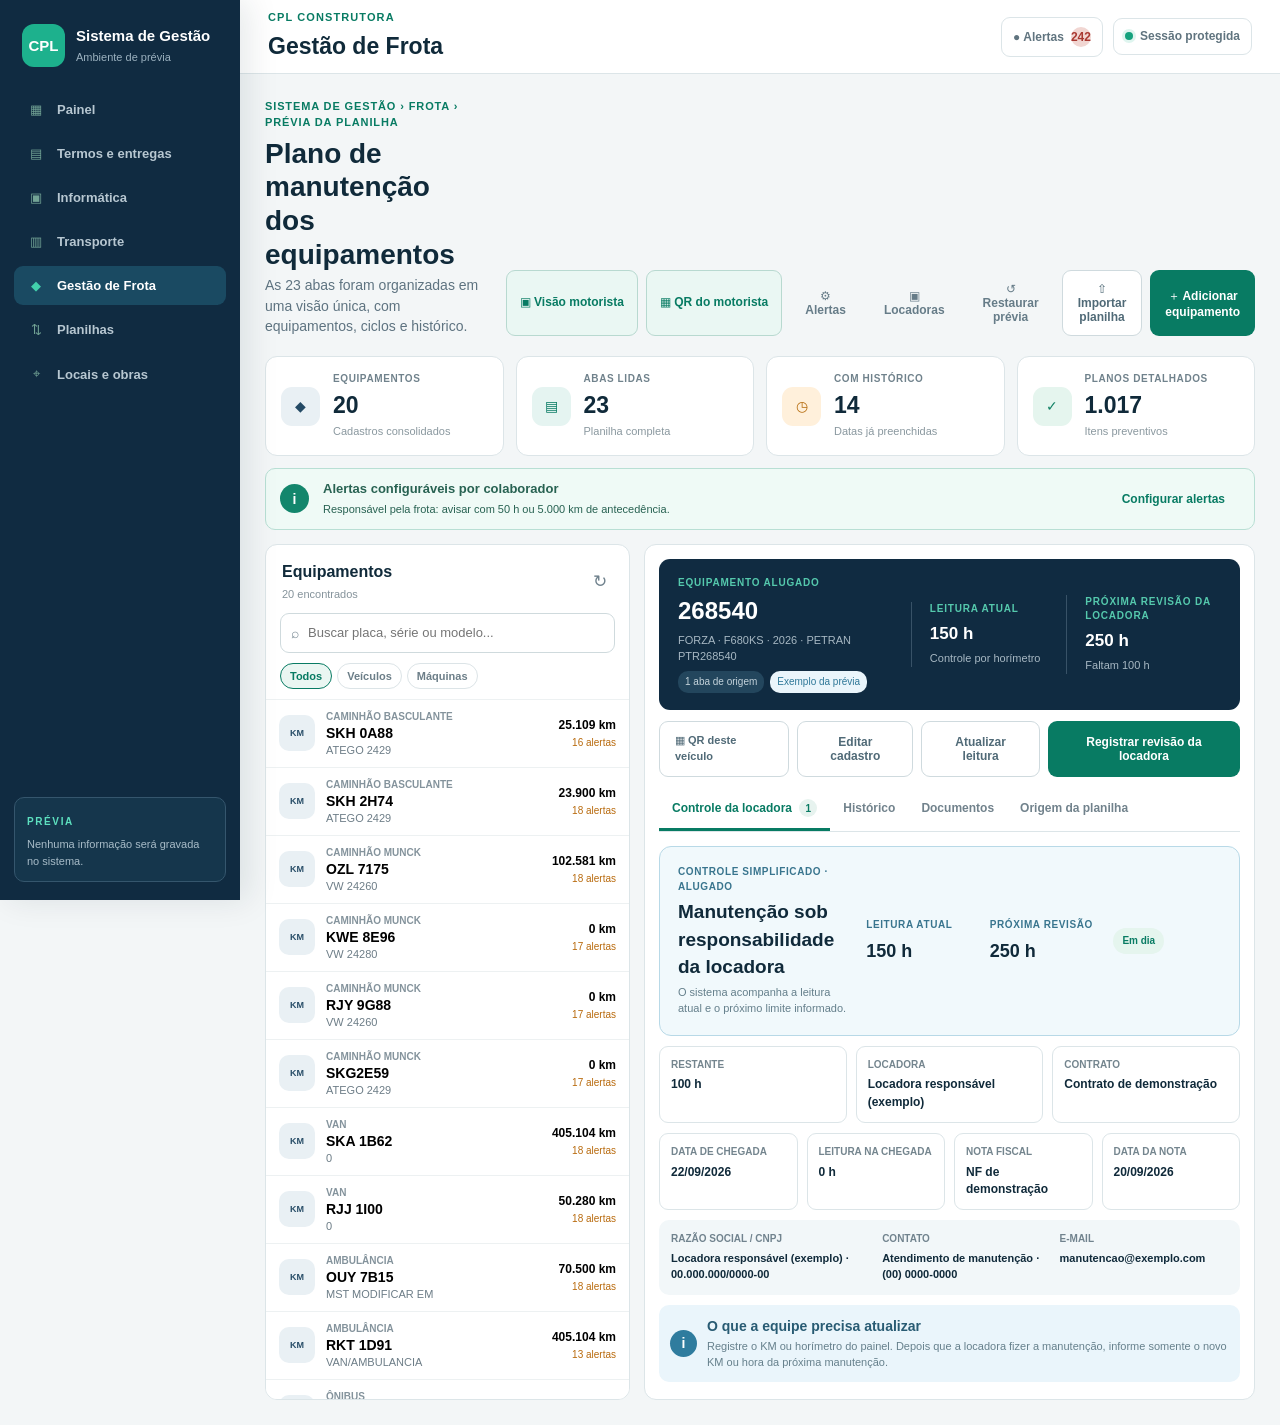
==== commit c775246e: "Gerar QR exclusivo por veiculo" ====
--- a/index.html
+++ b/index.html
@@ -1,222 +1,223 @@
-<!doctype html>
-<html lang="pt-BR">
-<head>
-  <meta charset="utf-8">
-  <meta name="viewport" content="width=device-width, initial-scale=1">
-  <title>Prévia — Gestão de Frota</title>
-  <link rel="stylesheet" href="styles.css">
-  <link rel="stylesheet" href="functional.css">
-  <link rel="stylesheet" href="rental.css">
-  <link rel="stylesheet" href="lessors.css">
-  <link rel="stylesheet" href="typography.css">
-</head>
-<body>
-  <div class="app-shell">
-    <aside class="sidebar">
-      <div class="brand"><span>CPL</span><div><strong>Sistema de Gestão</strong><small>Ambiente de prévia</small></div></div>
-      <nav>
-        <button><span>▦</span>Painel</button>
-        <button><span>▤</span>Termos e entregas</button>
-        <button><span>▣</span>Informática</button>
-        <button><span>▥</span>Transporte</button>
-        <button class="active"><span>◆</span>Gestão de Frota</button>
-        <button><span>⇅</span>Planilhas</button>
-        <button><span>⌖</span>Locais e obras</button>
-      </nav>
-      <div class="preview-note"><b>PRÉVIA</b><p>Nenhuma informação será gravada no sistema.</p></div>
-    </aside>
-
-    <main>
-      <header class="topbar">
-        <div><p>CPL CONSTRUTORA</p><h1>Gestão de Frota</h1></div>
-        <div class="top-actions"><button class="alert-button">● Alertas <b id="topAlertCount">0</b></button><span class="session"><i></i>Sessão protegida</span></div>
-      </header>
-
-      <section class="content">
-        <div class="heading">
-          <div><p>SISTEMA DE GESTÃO › FROTA › PRÉVIA DA PLANILHA</p><h2>Plano de manutenção dos equipamentos</h2><span>As 23 abas foram organizadas em uma visão única, com equipamentos, ciclos e histórico.</span></div>
-          <div class="heading-actions"><a class="driver-preview-link" href="motorista.html">▣ Visão motorista</a><a class="driver-preview-link" href="qr-motorista.html">▦ QR do motorista</a><button id="alertSettingsBtn" class="ghost-action">⚙ Alertas</button><button id="lessorsBtn" class="ghost-action">▣ Locadoras</button><button id="resetPreviewBtn" class="ghost-action">↺ Restaurar prévia</button><button id="importBtn" class="secondary">⇧ Importar planilha</button><button id="addEquipmentBtn" class="primary">＋ Adicionar equipamento</button></div>
-        </div>
-
-        <div class="kpis">
-          <article><span class="kpi-icon navy">◆</span><div><small>EQUIPAMENTOS</small><strong id="equipmentTotal">0</strong><p>Cadastros consolidados</p></div></article>
-          <article><span class="kpi-icon teal">▤</span><div><small>ABAS LIDAS</small><strong id="sheetTotal">0</strong><p>Planilha completa</p></div></article>
-          <article><span class="kpi-icon amber">◷</span><div><small>COM HISTÓRICO</small><strong id="historyTotal">0</strong><p>Datas já preenchidas</p></div></article>
-          <article><span class="kpi-icon green">✓</span><div><small>PLANOS DETALHADOS</small><strong id="planTotal">0</strong><p>Itens preventivos</p></div></article>
-        </div>
-
-        <div class="info-strip"><span>i</span><div><strong>Alertas configuráveis por colaborador</strong><p id="alertRulesText">Avisar com 50 h ou 5.000 km de antecedência.</p></div><button id="alertSettingsShortcut" type="button">Configurar alertas</button></div>
-
-        <div class="fleet-layout">
-          <aside class="fleet-list-panel">
-            <div class="panel-title"><div><h3>Equipamentos</h3><p id="equipmentFound">0 encontrados</p></div><button id="clearFilter" title="Limpar filtros">↻</button></div>
-            <label class="search">⌕<input id="searchInput" type="search" placeholder="Buscar placa, série ou modelo..."></label>
-            <div class="filter-row">
-              <button class="active" data-filter="all">Todos</button>
-              <button data-filter="road">Veículos</button>
-              <button data-filter="machine">Máquinas</button>
-            </div>
-            <div id="equipmentList" class="equipment-list"></div>
-          </aside>
-
-          <section class="detail-panel">
-            <div id="summary" class="summary"></div>
-            <div class="detail-actions"><button id="editEquipmentBtn" class="secondary">Editar cadastro</button><button id="updateReadingBtn" class="secondary">Atualizar leitura</button><button id="registerMaintenanceBtn" class="primary">＋ Registrar manutenção</button></div>
-            <div class="tabs">
-              <button class="active" data-tab="plan">Plano preventivo <b id="planBadge">0</b></button>
-              <button data-tab="history">Histórico</button>
-              <button data-tab="documents">Documentos</button>
-              <button data-tab="sources">Origem da planilha</button>
-            </div>
-            <div id="detailContent"></div>
-          </section>
-        </div>
-      </section>
-    </main>
-  </div>
-
-  <dialog id="equipmentDialog" class="modal">
-    <form id="equipmentForm">
-      <div class="modal-head"><div><p>GESTÃO DE FROTA</p><h2 id="equipmentDialogTitle">Novo equipamento</h2></div><button type="button" data-close-dialog="equipmentDialog">×</button></div>
-      <input name="id" type="hidden">
-      <div class="form-grid">
-        <label>Placa, série ou identificação<input name="identifier" required></label>
-        <label>PETRAN<input name="petran" pattern="[A-Za-z0-9 -]+" maxlength="40" placeholder="Ex.: PTR1234 ou MAQ-08A"><small>Aceita letras, números, espaço e hífen.</small></label>
-        <label>Tipo<select name="kind"><option>Caminhão basculante</option><option>Caminhão Munck</option><option>Van</option><option>Ambulância</option><option>Ônibus</option><option>Retroescavadeira</option><option>Escavadeira</option><option>Outro</option></select></label>
-        <label>Fabricante<input name="manufacturer"></label>
-        <label>Modelo<input name="model"></label>
-        <label>Ano<input name="year" type="number" min="1900" max="2200"></label>
-        <label>Situação do bem<select name="ownership"><option value="owned">Próprio</option><option value="rented">Alugado</option></select></label>
-        <label>Controle<select name="unit"><option value="km">Quilometragem (km)</option><option value="h">Horímetro (h)</option></select></label>
-        <label>Leitura atual<input name="currentReading" type="number" min="0" step="0.01" required></label>
-        <label class="rental-field" hidden>Próxima revisão da locadora<input name="nextRevisionReading" type="number" min="0" step="0.01"></label>
-        <label class="rental-field" hidden>Locadora cadastrada<select name="lessorId"></select></label>
-        <label class="rental-field" hidden>Contrato ou referência<input name="contractNumber"></label>
-        <label class="rental-field" hidden>Nota fiscal do equipamento<input name="invoiceNumber"></label>
-        <label class="rental-field" hidden>Data da nota fiscal<input name="invoiceDate" type="date"></label>
-        <label class="rental-field" hidden>Data de chegada<input name="arrivalDate" type="date"></label>
-        <label class="rental-field" hidden>KM ou horas na chegada<input name="arrivalReading" type="number" min="0" step="0.01"></label>
-        <label>Responsável<input name="responsible"></label>
-        <label class="span-2">Observações<textarea name="notes" rows="3"></textarea></label>
-      </div>
-      <div class="modal-actions"><button type="button" class="secondary" data-close-dialog="equipmentDialog">Cancelar</button><button type="submit" class="primary">Salvar equipamento</button></div>
-    </form>
-  </dialog>
-
-  <dialog id="alertSettingsDialog" class="modal modal-small">
-    <form id="alertSettingsForm">
-      <div class="modal-head"><div><p>PERFIL DO COLABORADOR</p><h2>Configurar alertas</h2></div><button type="button" data-close-dialog="alertSettingsDialog">×</button></div>
-      <label>Colaborador ou perfil<input name="collaborator" required placeholder="Ex.: Davi ou Equipe de Frota"></label>
-      <label>Antecedência para máquinas<input name="hoursThreshold" type="number" min="1" step="1" required><small>Quantidade de horas antes do vencimento.</small></label>
-      <label>Antecedência para veículos<input name="kmThreshold" type="number" min="1" step="1" required><small>Quantidade de quilômetros antes do vencimento.</small></label>
-      <div class="rental-note"><span>i</span><div><strong>Configuração individual nesta prévia</strong><small>No sistema definitivo, estes limites poderão ficar vinculados ao usuário conectado.</small></div></div>
-      <div class="modal-actions"><button type="button" class="secondary" data-close-dialog="alertSettingsDialog">Cancelar</button><button type="submit" class="primary">Salvar limites</button></div>
-    </form>
-  </dialog>
-
-  <dialog id="rentalRevisionDialog" class="modal modal-small">
-    <form id="rentalRevisionForm">
-      <div class="modal-head"><div><p>MANUTENÇÃO PELA LOCADORA</p><h2>Registrar revisão informada</h2></div><button type="button" data-close-dialog="rentalRevisionDialog">×</button></div>
-      <div id="rentalRevisionEquipment" class="modal-summary"></div>
-      <label>Data da revisão ou comunicação<input name="date" type="date" required></label>
-      <label>Próxima revisão informada pela locadora<input name="nextRevisionReading" type="number" min="0" step="0.01" required></label>
-      <label>Documento, protocolo ou OS<input name="document"></label>
-      <label>Observações<textarea name="notes" rows="3" placeholder="Ex.: revisão confirmada pela locadora"></textarea></label>
-      <div class="rental-note"><span>i</span><div><strong>A manutenção continua sob responsabilidade da locadora</strong><small>O sistema registra somente a leitura e o próximo limite para acompanhamento.</small></div></div>
-      <div class="modal-actions"><button type="button" class="secondary" data-close-dialog="rentalRevisionDialog">Cancelar</button><button type="submit" class="primary">Salvar próxima revisão</button></div>
-    </form>
-  </dialog>
-
-  <dialog id="lessorsDialog" class="modal">
-    <div class="modal-head"><div><p>CADASTRO DE FORNECEDORES</p><h2>Empresas locadoras</h2></div><button type="button" data-close-dialog="lessorsDialog">×</button></div>
-    <div class="lessors-toolbar"><p>Cadastre a empresa uma vez e vincule vários equipamentos alugados.</p><button id="newLessorBtn" class="primary" type="button">＋ Nova locadora</button></div>
-    <div id="lessorsList" class="lessors-list"></div>
-    <div class="modal-actions"><button type="button" class="secondary" data-close-dialog="lessorsDialog">Fechar</button></div>
-  </dialog>
-
-  <dialog id="lessorEditorDialog" class="modal">
-    <form id="lessorForm">
-      <div class="modal-head"><div><p>EMPRESA LOCADORA</p><h2 id="lessorDialogTitle">Nova locadora</h2></div><button type="button" data-close-dialog="lessorEditorDialog">×</button></div>
-      <input name="id" type="hidden">
-      <div class="form-grid">
-        <label>Razão social<input name="companyName" required></label>
-        <label>Nome fantasia<input name="tradeName"></label>
-        <label>CNPJ<input name="cnpj" placeholder="00.000.000/0000-00"></label>
-        <label>Responsável pelo atendimento<input name="contactName"></label>
-        <label>Telefone<input name="phone"></label>
-        <label>E-mail<input name="email" type="email"></label>
-        <label class="span-2">Endereço<input name="address"></label>
-        <label class="span-2">Observações<textarea name="notes" rows="3"></textarea></label>
-      </div>
-      <div class="modal-actions"><button type="button" class="secondary" data-close-dialog="lessorEditorDialog">Cancelar</button><button type="submit" class="primary">Salvar locadora</button></div>
-    </form>
-  </dialog>
-
-  <dialog id="readingDialog" class="modal modal-small">
-    <form id="readingForm">
-      <div class="modal-head"><div><p>ATUALIZAÇÃO DE PAINEL</p><h2>Atualizar leitura</h2></div><button type="button" data-close-dialog="readingDialog">×</button></div>
-      <div id="readingEquipment" class="modal-summary"></div>
-      <label>Nova leitura<div class="input-with-unit"><input name="reading" type="number" min="0" step="0.01" required><b id="readingUnit">km</b></div></label>
-      <label>Data da leitura<input name="date" type="date" required></label>
-      <label>Observação<textarea name="notes" rows="3" placeholder="Ex.: leitura conferida no painel"></textarea></label>
-      <div id="readingImpact" class="impact-box"></div>
-      <div class="modal-actions"><button type="button" class="secondary" data-close-dialog="readingDialog">Cancelar</button><button type="submit" class="primary">Atualizar e recalcular</button></div>
-    </form>
-  </dialog>
-
-  <dialog id="maintenanceDialog" class="modal">
-    <form id="maintenanceForm">
-      <div class="modal-head"><div><p>REGISTRO DE SERVIÇO</p><h2>Registrar manutenção</h2></div><button type="button" data-close-dialog="maintenanceDialog">×</button></div>
-      <input name="planKey" type="hidden">
-      <div id="maintenanceEquipment" class="modal-summary"></div>
-      <div class="form-grid">
-        <label>Data da manutenção<input name="date" type="date" required></label>
-        <label>Leitura no momento<input name="reading" type="number" min="0" step="0.01" required></label>
-        <label>Tipo<select name="type"><option value="Preventiva">Preventiva</option><option value="Corretiva">Corretiva</option><option value="Inspeção">Inspeção</option></select></label>
-        <label>Serviço realizado<input name="service" required></label>
-        <label>Responsável ou oficina<input name="provider"></label>
-        <label>OS ou nota fiscal<input name="document"></label>
-        <label class="span-2">Peças e materiais<textarea name="parts" rows="2"></textarea></label>
-        <label class="span-2">Observações<textarea name="notes" rows="3"></textarea></label>
-      </div>
-      <div class="success-note"><span>✓</span><div><strong>Próximo ciclo automático</strong><small>Ao salvar, o histórico e a próxima manutenção serão atualizados nesta prévia.</small></div></div>
-      <div class="modal-actions"><button type="button" class="secondary" data-close-dialog="maintenanceDialog">Cancelar</button><button type="submit" class="primary">Confirmar manutenção</button></div>
-    </form>
-  </dialog>
-
-  <dialog id="documentDialog" class="modal modal-small">
-    <form id="documentForm">
-      <div class="modal-head"><div><p>DOCUMENTOS DA FROTA</p><h2>Adicionar documento</h2></div><button type="button" data-close-dialog="documentDialog">×</button></div>
-      <label>Tipo<select name="type"><option>Tacógrafo</option><option>Opacímetro</option><option>Licenciamento</option><option>Seguro</option><option>Outro</option></select></label>
-      <label>Número ou referência<input name="number"></label>
-      <label>Data de emissão<input name="issuedAt" type="date"></label>
-      <label>Vencimento<input name="dueAt" type="date" required></label>
-      <label>Responsável ou empresa<input name="provider"></label>
-      <div class="modal-actions"><button type="button" class="secondary" data-close-dialog="documentDialog">Cancelar</button><button type="submit" class="primary">Salvar documento</button></div>
-    </form>
-  </dialog>
-
-  <dialog id="importDialog" class="modal">
-    <form id="importForm">
-      <div class="modal-head"><div><p>IMPORTAÇÃO SEGURA</p><h2>Atualizar pela planilha</h2></div><button type="button" data-close-dialog="importDialog">×</button></div>
-      <div class="import-summary"><article><small>ABAS</small><strong>23</strong></article><article><small>EQUIPAMENTOS</small><strong>20</strong></article><article><small>DUPLICIDADES</small><strong>3</strong></article><article><small>MODO</small><strong>Prévia</strong></article></div>
-      <div class="drop-zone"><span>⇧</span><strong>Plano de Manutenção de Equipamentos</strong><small>Na implementação real, você selecionará o XLSX aqui e verá a conferência antes de gravar.</small></div>
-      <label class="check-row"><input name="preserve" type="checkbox" checked> Preservar alterações feitas manualmente nesta prévia</label>
-      <div class="import-warning"><b>!</b><span><strong>Nenhum dado será enviado ao sistema</strong><small>Este botão apenas simula o fluxo de atualização.</small></span></div>
-      <div class="modal-actions"><button type="button" class="secondary" data-close-dialog="importDialog">Cancelar</button><button type="submit" class="primary">Simular atualização</button></div>
-    </form>
-  </dialog>
-
-  <dialog id="resetDialog" class="modal modal-small">
-    <form id="resetForm">
-      <div class="modal-head"><div><p>RESTAURAR DADOS</p><h2>Voltar à planilha original?</h2></div><button type="button" data-close-dialog="resetDialog">×</button></div>
-      <p class="dialog-text">As alterações feitas nesta prévia serão apagadas somente do navegador. O sistema e a planilha original não serão afetados.</p>
-      <div class="modal-actions"><button type="button" class="secondary" data-close-dialog="resetDialog">Cancelar</button><button type="submit" class="danger">Restaurar prévia</button></div>
-    </form>
-  </dialog>
-
-  <div id="toast" class="toast" role="status" aria-live="polite"></div>
-  <script src="fleet-data.js"></script>
-  <script src="app.js"></script>
-</body>
-</html>
+<!doctype html>
+<html lang="pt-BR">
+<head>
+  <meta charset="utf-8">
+  <meta name="viewport" content="width=device-width, initial-scale=1">
+  <title>Prévia — Gestão de Frota</title>
+  <link rel="stylesheet" href="styles.css">
+  <link rel="stylesheet" href="functional.css">
+  <link rel="stylesheet" href="rental.css">
+  <link rel="stylesheet" href="lessors.css">
+  <link rel="stylesheet" href="typography.css">
+  <link rel="stylesheet" href="vehicle-qr.css">
+</head>
+<body>
+  <div class="app-shell">
+    <aside class="sidebar">
+      <div class="brand"><span>CPL</span><div><strong>Sistema de Gestão</strong><small>Ambiente de prévia</small></div></div>
+      <nav>
+        <button><span>▦</span>Painel</button>
+        <button><span>▤</span>Termos e entregas</button>
+        <button><span>▣</span>Informática</button>
+        <button><span>▥</span>Transporte</button>
+        <button class="active"><span>◆</span>Gestão de Frota</button>
+        <button><span>⇅</span>Planilhas</button>
+        <button><span>⌖</span>Locais e obras</button>
+      </nav>
+      <div class="preview-note"><b>PRÉVIA</b><p>Nenhuma informação será gravada no sistema.</p></div>
+    </aside>
+
+    <main>
+      <header class="topbar">
+        <div><p>CPL CONSTRUTORA</p><h1>Gestão de Frota</h1></div>
+        <div class="top-actions"><button class="alert-button">● Alertas <b id="topAlertCount">0</b></button><span class="session"><i></i>Sessão protegida</span></div>
+      </header>
+
+      <section class="content">
+        <div class="heading">
+          <div><p>SISTEMA DE GESTÃO › FROTA › PRÉVIA DA PLANILHA</p><h2>Plano de manutenção dos equipamentos</h2><span>As 23 abas foram organizadas em uma visão única, com equipamentos, ciclos e histórico.</span></div>
+          <div class="heading-actions"><a class="driver-preview-link" href="https://davifsoares1995-spec.github.io/sistema-gestao-cpl-motorista/" target="_blank" rel="noopener">▣ Visão motorista</a><a class="driver-preview-link" href="qr-motorista.html">▦ QR do motorista</a><button id="alertSettingsBtn" class="ghost-action">⚙ Alertas</button><button id="lessorsBtn" class="ghost-action">▣ Locadoras</button><button id="resetPreviewBtn" class="ghost-action">↺ Restaurar prévia</button><button id="importBtn" class="secondary">⇧ Importar planilha</button><button id="addEquipmentBtn" class="primary">＋ Adicionar equipamento</button></div>
+        </div>
+
+        <div class="kpis">
+          <article><span class="kpi-icon navy">◆</span><div><small>EQUIPAMENTOS</small><strong id="equipmentTotal">0</strong><p>Cadastros consolidados</p></div></article>
+          <article><span class="kpi-icon teal">▤</span><div><small>ABAS LIDAS</small><strong id="sheetTotal">0</strong><p>Planilha completa</p></div></article>
+          <article><span class="kpi-icon amber">◷</span><div><small>COM HISTÓRICO</small><strong id="historyTotal">0</strong><p>Datas já preenchidas</p></div></article>
+          <article><span class="kpi-icon green">✓</span><div><small>PLANOS DETALHADOS</small><strong id="planTotal">0</strong><p>Itens preventivos</p></div></article>
+        </div>
+
+        <div class="info-strip"><span>i</span><div><strong>Alertas configuráveis por colaborador</strong><p id="alertRulesText">Avisar com 50 h ou 5.000 km de antecedência.</p></div><button id="alertSettingsShortcut" type="button">Configurar alertas</button></div>
+
+        <div class="fleet-layout">
+          <aside class="fleet-list-panel">
+            <div class="panel-title"><div><h3>Equipamentos</h3><p id="equipmentFound">0 encontrados</p></div><button id="clearFilter" title="Limpar filtros">↻</button></div>
+            <label class="search">⌕<input id="searchInput" type="search" placeholder="Buscar placa, série ou modelo..."></label>
+            <div class="filter-row">
+              <button class="active" data-filter="all">Todos</button>
+              <button data-filter="road">Veículos</button>
+              <button data-filter="machine">Máquinas</button>
+            </div>
+            <div id="equipmentList" class="equipment-list"></div>
+          </aside>
+
+          <section class="detail-panel">
+            <div id="summary" class="summary"></div>
+            <div class="detail-actions"><a id="vehicleQrBtn" class="secondary detail-link" href="qr-motorista.html">▦ QR deste veículo</a><button id="editEquipmentBtn" class="secondary">Editar cadastro</button><button id="updateReadingBtn" class="secondary">Atualizar leitura</button><button id="registerMaintenanceBtn" class="primary">＋ Registrar manutenção</button></div>
+            <div class="tabs">
+              <button class="active" data-tab="plan">Plano preventivo <b id="planBadge">0</b></button>
+              <button data-tab="history">Histórico</button>
+              <button data-tab="documents">Documentos</button>
+              <button data-tab="sources">Origem da planilha</button>
+            </div>
+            <div id="detailContent"></div>
+          </section>
+        </div>
+      </section>
+    </main>
+  </div>
+
+  <dialog id="equipmentDialog" class="modal">
+    <form id="equipmentForm">
+      <div class="modal-head"><div><p>GESTÃO DE FROTA</p><h2 id="equipmentDialogTitle">Novo equipamento</h2></div><button type="button" data-close-dialog="equipmentDialog">×</button></div>
+      <input name="id" type="hidden">
+      <div class="form-grid">
+        <label>Placa, série ou identificação<input name="identifier" required></label>
+        <label>PETRAN<input name="petran" pattern="[A-Za-z0-9 -]+" maxlength="40" placeholder="Ex.: PTR1234 ou MAQ-08A"><small>Aceita letras, números, espaço e hífen.</small></label>
+        <label>Tipo<select name="kind"><option>Caminhão basculante</option><option>Caminhão Munck</option><option>Van</option><option>Ambulância</option><option>Ônibus</option><option>Retroescavadeira</option><option>Escavadeira</option><option>Outro</option></select></label>
+        <label>Fabricante<input name="manufacturer"></label>
+        <label>Modelo<input name="model"></label>
+        <label>Ano<input name="year" type="number" min="1900" max="2200"></label>
+        <label>Situação do bem<select name="ownership"><option value="owned">Próprio</option><option value="rented">Alugado</option></select></label>
+        <label>Controle<select name="unit"><option value="km">Quilometragem (km)</option><option value="h">Horímetro (h)</option></select></label>
+        <label>Leitura atual<input name="currentReading" type="number" min="0" step="0.01" required></label>
+        <label class="rental-field" hidden>Próxima revisão da locadora<input name="nextRevisionReading" type="number" min="0" step="0.01"></label>
+        <label class="rental-field" hidden>Locadora cadastrada<select name="lessorId"></select></label>
+        <label class="rental-field" hidden>Contrato ou referência<input name="contractNumber"></label>
+        <label class="rental-field" hidden>Nota fiscal do equipamento<input name="invoiceNumber"></label>
+        <label class="rental-field" hidden>Data da nota fiscal<input name="invoiceDate" type="date"></label>
+        <label class="rental-field" hidden>Data de chegada<input name="arrivalDate" type="date"></label>
+        <label class="rental-field" hidden>KM ou horas na chegada<input name="arrivalReading" type="number" min="0" step="0.01"></label>
+        <label>Responsável<input name="responsible"></label>
+        <label class="span-2">Observações<textarea name="notes" rows="3"></textarea></label>
+      </div>
+      <div class="modal-actions"><button type="button" class="secondary" data-close-dialog="equipmentDialog">Cancelar</button><button type="submit" class="primary">Salvar equipamento</button></div>
+    </form>
+  </dialog>
+
+  <dialog id="alertSettingsDialog" class="modal modal-small">
+    <form id="alertSettingsForm">
+      <div class="modal-head"><div><p>PERFIL DO COLABORADOR</p><h2>Configurar alertas</h2></div><button type="button" data-close-dialog="alertSettingsDialog">×</button></div>
+      <label>Colaborador ou perfil<input name="collaborator" required placeholder="Ex.: Davi ou Equipe de Frota"></label>
+      <label>Antecedência para máquinas<input name="hoursThreshold" type="number" min="1" step="1" required><small>Quantidade de horas antes do vencimento.</small></label>
+      <label>Antecedência para veículos<input name="kmThreshold" type="number" min="1" step="1" required><small>Quantidade de quilômetros antes do vencimento.</small></label>
+      <div class="rental-note"><span>i</span><div><strong>Configuração individual nesta prévia</strong><small>No sistema definitivo, estes limites poderão ficar vinculados ao usuário conectado.</small></div></div>
+      <div class="modal-actions"><button type="button" class="secondary" data-close-dialog="alertSettingsDialog">Cancelar</button><button type="submit" class="primary">Salvar limites</button></div>
+    </form>
+  </dialog>
+
+  <dialog id="rentalRevisionDialog" class="modal modal-small">
+    <form id="rentalRevisionForm">
+      <div class="modal-head"><div><p>MANUTENÇÃO PELA LOCADORA</p><h2>Registrar revisão informada</h2></div><button type="button" data-close-dialog="rentalRevisionDialog">×</button></div>
+      <div id="rentalRevisionEquipment" class="modal-summary"></div>
+      <label>Data da revisão ou comunicação<input name="date" type="date" required></label>
+      <label>Próxima revisão informada pela locadora<input name="nextRevisionReading" type="number" min="0" step="0.01" required></label>
+      <label>Documento, protocolo ou OS<input name="document"></label>
+      <label>Observações<textarea name="notes" rows="3" placeholder="Ex.: revisão confirmada pela locadora"></textarea></label>
+      <div class="rental-note"><span>i</span><div><strong>A manutenção continua sob responsabilidade da locadora</strong><small>O sistema registra somente a leitura e o próximo limite para acompanhamento.</small></div></div>
+      <div class="modal-actions"><button type="button" class="secondary" data-close-dialog="rentalRevisionDialog">Cancelar</button><button type="submit" class="primary">Salvar próxima revisão</button></div>
+    </form>
+  </dialog>
+
+  <dialog id="lessorsDialog" class="modal">
+    <div class="modal-head"><div><p>CADASTRO DE FORNECEDORES</p><h2>Empresas locadoras</h2></div><button type="button" data-close-dialog="lessorsDialog">×</button></div>
+    <div class="lessors-toolbar"><p>Cadastre a empresa uma vez e vincule vários equipamentos alugados.</p><button id="newLessorBtn" class="primary" type="button">＋ Nova locadora</button></div>
+    <div id="lessorsList" class="lessors-list"></div>
+    <div class="modal-actions"><button type="button" class="secondary" data-close-dialog="lessorsDialog">Fechar</button></div>
+  </dialog>
+
+  <dialog id="lessorEditorDialog" class="modal">
+    <form id="lessorForm">
+      <div class="modal-head"><div><p>EMPRESA LOCADORA</p><h2 id="lessorDialogTitle">Nova locadora</h2></div><button type="button" data-close-dialog="lessorEditorDialog">×</button></div>
+      <input name="id" type="hidden">
+      <div class="form-grid">
+        <label>Razão social<input name="companyName" required></label>
+        <label>Nome fantasia<input name="tradeName"></label>
+        <label>CNPJ<input name="cnpj" placeholder="00.000.000/0000-00"></label>
+        <label>Responsável pelo atendimento<input name="contactName"></label>
+        <label>Telefone<input name="phone"></label>
+        <label>E-mail<input name="email" type="email"></label>
+        <label class="span-2">Endereço<input name="address"></label>
+        <label class="span-2">Observações<textarea name="notes" rows="3"></textarea></label>
+      </div>
+      <div class="modal-actions"><button type="button" class="secondary" data-close-dialog="lessorEditorDialog">Cancelar</button><button type="submit" class="primary">Salvar locadora</button></div>
+    </form>
+  </dialog>
+
+  <dialog id="readingDialog" class="modal modal-small">
+    <form id="readingForm">
+      <div class="modal-head"><div><p>ATUALIZAÇÃO DE PAINEL</p><h2>Atualizar leitura</h2></div><button type="button" data-close-dialog="readingDialog">×</button></div>
+      <div id="readingEquipment" class="modal-summary"></div>
+      <label>Nova leitura<div class="input-with-unit"><input name="reading" type="number" min="0" step="0.01" required><b id="readingUnit">km</b></div></label>
+      <label>Data da leitura<input name="date" type="date" required></label>
+      <label>Observação<textarea name="notes" rows="3" placeholder="Ex.: leitura conferida no painel"></textarea></label>
+      <div id="readingImpact" class="impact-box"></div>
+      <div class="modal-actions"><button type="button" class="secondary" data-close-dialog="readingDialog">Cancelar</button><button type="submit" class="primary">Atualizar e recalcular</button></div>
+    </form>
+  </dialog>
+
+  <dialog id="maintenanceDialog" class="modal">
+    <form id="maintenanceForm">
+      <div class="modal-head"><div><p>REGISTRO DE SERVIÇO</p><h2>Registrar manutenção</h2></div><button type="button" data-close-dialog="maintenanceDialog">×</button></div>
+      <input name="planKey" type="hidden">
+      <div id="maintenanceEquipment" class="modal-summary"></div>
+      <div class="form-grid">
+        <label>Data da manutenção<input name="date" type="date" required></label>
+        <label>Leitura no momento<input name="reading" type="number" min="0" step="0.01" required></label>
+        <label>Tipo<select name="type"><option value="Preventiva">Preventiva</option><option value="Corretiva">Corretiva</option><option value="Inspeção">Inspeção</option></select></label>
+        <label>Serviço realizado<input name="service" required></label>
+        <label>Responsável ou oficina<input name="provider"></label>
+        <label>OS ou nota fiscal<input name="document"></label>
+        <label class="span-2">Peças e materiais<textarea name="parts" rows="2"></textarea></label>
+        <label class="span-2">Observações<textarea name="notes" rows="3"></textarea></label>
+      </div>
+      <div class="success-note"><span>✓</span><div><strong>Próximo ciclo automático</strong><small>Ao salvar, o histórico e a próxima manutenção serão atualizados nesta prévia.</small></div></div>
+      <div class="modal-actions"><button type="button" class="secondary" data-close-dialog="maintenanceDialog">Cancelar</button><button type="submit" class="primary">Confirmar manutenção</button></div>
+    </form>
+  </dialog>
+
+  <dialog id="documentDialog" class="modal modal-small">
+    <form id="documentForm">
+      <div class="modal-head"><div><p>DOCUMENTOS DA FROTA</p><h2>Adicionar documento</h2></div><button type="button" data-close-dialog="documentDialog">×</button></div>
+      <label>Tipo<select name="type"><option>Tacógrafo</option><option>Opacímetro</option><option>Licenciamento</option><option>Seguro</option><option>Outro</option></select></label>
+      <label>Número ou referência<input name="number"></label>
+      <label>Data de emissão<input name="issuedAt" type="date"></label>
+      <label>Vencimento<input name="dueAt" type="date" required></label>
+      <label>Responsável ou empresa<input name="provider"></label>
+      <div class="modal-actions"><button type="button" class="secondary" data-close-dialog="documentDialog">Cancelar</button><button type="submit" class="primary">Salvar documento</button></div>
+    </form>
+  </dialog>
+
+  <dialog id="importDialog" class="modal">
+    <form id="importForm">
+      <div class="modal-head"><div><p>IMPORTAÇÃO SEGURA</p><h2>Atualizar pela planilha</h2></div><button type="button" data-close-dialog="importDialog">×</button></div>
+      <div class="import-summary"><article><small>ABAS</small><strong>23</strong></article><article><small>EQUIPAMENTOS</small><strong>20</strong></article><article><small>DUPLICIDADES</small><strong>3</strong></article><article><small>MODO</small><strong>Prévia</strong></article></div>
+      <div class="drop-zone"><span>⇧</span><strong>Plano de Manutenção de Equipamentos</strong><small>Na implementação real, você selecionará o XLSX aqui e verá a conferência antes de gravar.</small></div>
+      <label class="check-row"><input name="preserve" type="checkbox" checked> Preservar alterações feitas manualmente nesta prévia</label>
+      <div class="import-warning"><b>!</b><span><strong>Nenhum dado será enviado ao sistema</strong><small>Este botão apenas simula o fluxo de atualização.</small></span></div>
+      <div class="modal-actions"><button type="button" class="secondary" data-close-dialog="importDialog">Cancelar</button><button type="submit" class="primary">Simular atualização</button></div>
+    </form>
+  </dialog>
+
+  <dialog id="resetDialog" class="modal modal-small">
+    <form id="resetForm">
+      <div class="modal-head"><div><p>RESTAURAR DADOS</p><h2>Voltar à planilha original?</h2></div><button type="button" data-close-dialog="resetDialog">×</button></div>
+      <p class="dialog-text">As alterações feitas nesta prévia serão apagadas somente do navegador. O sistema e a planilha original não serão afetados.</p>
+      <div class="modal-actions"><button type="button" class="secondary" data-close-dialog="resetDialog">Cancelar</button><button type="submit" class="danger">Restaurar prévia</button></div>
+    </form>
+  </dialog>
+
+  <div id="toast" class="toast" role="status" aria-live="polite"></div>
+  <script src="fleet-data.js"></script>
+  <script src="app.js"></script>
+</body>
+</html>
--- a/vehicle-qr.css
+++ b/vehicle-qr.css
@@ -0,0 +1,15 @@
+.detail-link {
+  display: inline-flex;
+  align-items: center;
+  justify-content: center;
+  border-radius: 9px;
+  padding: 11px 15px;
+  font-size: 11px;
+  font-weight: 900;
+  text-decoration: none;
+}
+
+@media (max-width: 780px) {
+  .detail-actions { flex-wrap: wrap; }
+  .detail-link { flex: 1 1 100%; }
+}
